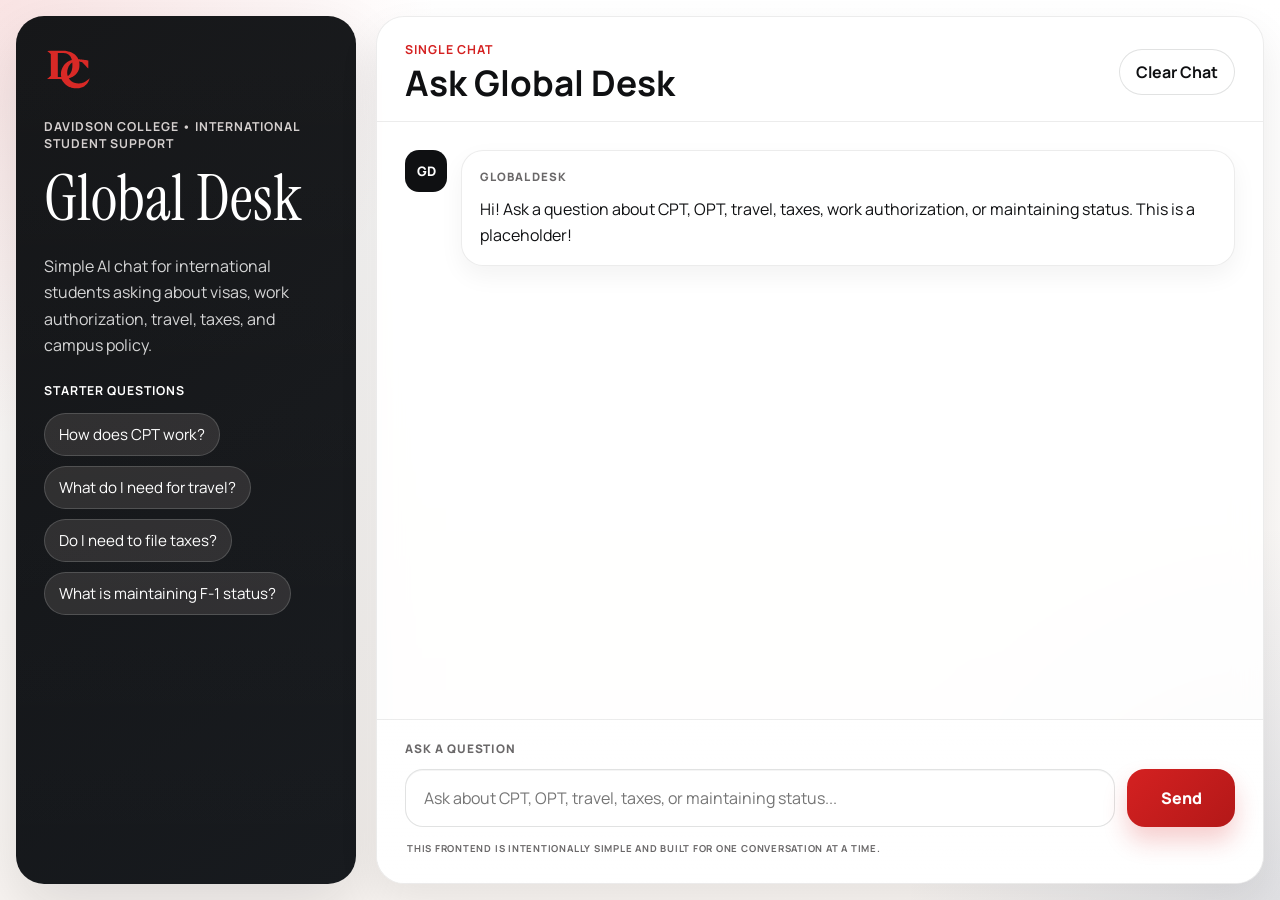
==== frontend/index.html @ 4d7bcbae "Add frontend single-chat UI and assets Introduce a simple frontend prototype for Global Desk: adds i" ====
<!DOCTYPE html>
<html lang="en">
  <head>
    <meta charset="UTF-8" />
    <meta name="viewport" content="width=device-width, initial-scale=1.0" />
    <title>Global Desk</title>
    <meta
      name="description"
      content="Simple chat interface prototype for Global Desk."
    />
    <link rel="stylesheet" href="./styles.css" />
    <script src="./app.js" defer></script>
  </head>
  <body>
    <!--
      The page is split into two simple areas:
      1. A brand / context panel on the left
      2. A single chat experience on the right

      This keeps the first version easy to understand and easy to grow later.
    -->
    <div class="app-shell">
      <aside class="brand-panel">
        <!-- Use the actual Davidson mark instead of the temporary GD badge -->
        <div class="brand-mark">
          <img
            class="brand-logo"
            src="./DC.svg"
            alt="Davidson College logo"
          />
        </div>

        <p class="eyebrow">Davidson College • International Student Support</p>
        <h1 class="brand-title">Global Desk</h1>
        <p class="brand-copy">
          Simple AI chat for international students asking about
          visas, work authorization, travel, taxes, and campus policy.
        </p>

        <!-- Quick prompts make the UI feel alive without adding complexity -->
        <section class="prompt-section">
          <p class="info-label">Starter Questions</p>
          <div class="prompt-list">
            <button
              class="prompt-chip"
              type="button"
              data-prompt="How does CPT work for Davidson students?"
            >
              How does CPT work?
            </button>
            <button
              class="prompt-chip"
              type="button"
              data-prompt="What do I need to travel outside the U.S. and return?"
            >
              What do I need for travel?
            </button>
            <button
              class="prompt-chip"
              type="button"
              data-prompt="Do international students have to file taxes?"
            >
              Do I need to file taxes?
            </button>
            <button
              class="prompt-chip"
              type="button"
              data-prompt="What counts as maintaining F-1 status?"
            >
              What is maintaining F-1 status?
            </button>
          </div>
        </section>
      </aside>

      <main class="chat-panel">
        <!--
          The header is intentionally small.
          Later you can add models, settings, saved chats, or citations here.
        -->
        <header class="chat-header">
          <div>
            <p class="chat-kicker">Single Chat</p>
            <h2 class="chat-title">Ask Global Desk</h2>
          </div>

          <button id="clearChatButton" class="ghost-button" type="button">
            Clear Chat
          </button>
        </header>

        <!--
          Messages are rendered into this section by app.js.
          We leave one starter assistant message in the HTML so the page has
          useful content even before JavaScript runs.
        -->
        <section
          id="chatMessages"
          class="chat-messages"
          aria-live="polite"
          aria-label="Conversation"
        >
          <article class="message-row assistant">
            <div class="message-avatar" aria-hidden="true">GD</div>
            <div class="message-bubble">
              <p class="message-role">Global Desk</p>
              <p>
                Hi! Ask a question about international student life, work
                authorization, travel, taxes, or policy. This first frontend is
                focused on a clean chat experience and leaves room for the real
                backend hookup next.
              </p>
            </div>
          </article>
        </section>

        <!--
          The composer stays simple:
          - one textarea
          - one send button
          - one small note
        -->
        <form id="chatForm" class="chat-composer">
          <label class="composer-label" for="messageInput">
            Ask a question
          </label>

          <div class="composer-row">
            <textarea
              id="messageInput"
              name="message"
              rows="1"
              maxlength="1200"
              placeholder="Ask about CPT, OPT, travel, taxes, or maintaining status..."
            ></textarea>

            <button id="sendButton" class="send-button" type="submit">
              Send
            </button>
          </div>

          <p class="composer-note">
            This frontend is intentionally simple and built for one conversation at a time.
          </p>
        </form>
      </main>
    </div>
  </body>
</html>
---- frontend/styles.css ----
/*
  Google Fonts are used here to make the interface feel more intentional.
  Instrument Serif gives the product a more editorial / academic personality,
  while Manrope keeps the UI clean and readable.
*/
@import url("https://fonts.googleapis.com/css2?family=Instrument+Serif:ital@0;1&family=Manrope:wght@400;500;600;700;800&display=swap");

/*
  Brand variables are grouped at the top so future iterations can adjust the
  color system in one place.

  Based on the Davidosn Branding Colors: 
  https://marketing-toolbox.dcreate.domains/branding-assets/color/
*/
:root {
  --davidson-red: #d42121;
  --ink: #0f1012;
  --paper: #ffffff;
  --sandstone: #e9ded3;
  --deep-taupe: #9f8b76;
  --lake-blue: #294878;
  --cool-gray-1: #f9f5f2;
  --cool-gray-3: #d4cfce;
  --cool-gray-6: #b0abab;
  --cool-gray-10: #6a6869;
  --shadow-strong: 0 24px 60px rgba(15, 16, 18, 0.12);
  --shadow-soft: 0 18px 40px rgba(15, 16, 18, 0.08);
  --radius-xl: 28px;
  --radius-lg: 20px;
  --radius-md: 16px;
  --radius-sm: 12px;
}

/*
  A small reset keeps layout behavior predictable across browsers.
*/
* {
  box-sizing: border-box;
}

html,
body {
  margin: 0;
  min-height: 100%;
}

body {
  font-family: "Manrope", sans-serif;
  color: var(--ink);
  background:
    radial-gradient(circle at top left, rgba(212, 33, 33, 0.12), transparent 28%),
    radial-gradient(circle at bottom right, rgba(41, 72, 120, 0.12), transparent 24%),
    linear-gradient(180deg, #ffffff 0%, var(--cool-gray-1) 100%);
}

/*
  The outer shell creates the desktop two-column layout.
  On smaller screens this collapses into one column.
*/
.app-shell {
  width: min(1400px, calc(100% - 32px));
  min-height: calc(100vh - 32px);
  margin: 16px auto;
  display: grid;
  grid-template-columns: 340px minmax(0, 1fr);
  gap: 20px;
}

/*
  The left panel carries the visual personality.
  It uses the brand black as the anchor and red as the accent.
*/
.brand-panel {
  display: flex;
  flex-direction: column;
  gap: 24px;
  padding: 28px;
  border-radius: var(--radius-xl);
  color: var(--paper);
  background:
    linear-gradient(180deg, rgba(255, 255, 255, 0.03), transparent),
    linear-gradient(145deg, var(--ink), #181b1f);
  box-shadow: var(--shadow-strong);
  position: relative;
  overflow: hidden;
}

.brand-mark {
  width: min(50px, 100%);
  display: block;
}

.brand-logo {
  display: block;
  width: 100%;
  height: auto;
}

.eyebrow,
.chat-kicker,
.info-label,
.message-role,
.composer-label,
.composer-note {
  text-transform: uppercase;
  letter-spacing: 0.08em;
}

.eyebrow,
.chat-kicker,
.info-label {
  margin: 0;
  font-size: 0.77rem;
  font-weight: 700;
}

.eyebrow {
  color: var(--cool-gray-3);
}

.brand-title {
  margin: -6px 0 0;
  font-family: "Instrument Serif", serif;
  font-size: clamp(3rem, 5vw, 4.4rem);
  font-weight: 400;
  line-height: 0.92;
}

.brand-copy,
.info-copy {
  margin: 0;
  line-height: 1.65;
  color: rgba(255, 255, 255, 0.82);
}

.info-card {
  padding: 18px;
  border-radius: var(--radius-lg);
  background: rgba(255, 255, 255, 0.08);
  border: 1px solid rgba(255, 255, 255, 0.12);
  backdrop-filter: blur(10px);
}

.prompt-section {
  display: flex;
  flex-direction: column;
  gap: 14px;
}

.prompt-list {
  display: flex;
  flex-wrap: wrap;
  gap: 10px;
}

/*
  Prompt chips borrow from the supporting color palette instead of using only red.
  That keeps the page feeling a little more nuanced.
*/
.prompt-chip {
  border: 1px solid rgba(255, 255, 255, 0.16);
  border-radius: 999px;
  padding: 10px 14px;
  background: rgba(233, 222, 211, 0.12);
  color: var(--paper);
  font: inherit;
  font-size: 0.95rem;
  cursor: pointer;
  transition: transform 160ms ease, background-color 160ms ease, border-color 160ms ease;
}

.prompt-chip:hover,
.prompt-chip:focus-visible {
  transform: translateY(-1px);
  background: rgba(41, 72, 120, 0.24);
  border-color: rgba(255, 255, 255, 0.28);
  outline: none;
}

/*
  The chat panel stays light and open so the conversation is easy to read.
*/
.chat-panel {
  display: grid;
  grid-template-rows: auto 1fr auto;
  min-height: 0;
  border-radius: var(--radius-xl);
  background: rgba(255, 255, 255, 0.88);
  border: 1px solid rgba(15, 16, 18, 0.08);
  box-shadow: var(--shadow-soft);
  overflow: hidden;
  backdrop-filter: blur(14px);
}

.chat-header {
  display: flex;
  justify-content: space-between;
  align-items: center;
  gap: 16px;
  padding: 24px 28px 18px;
  border-bottom: 1px solid rgba(15, 16, 18, 0.08);
}

.chat-kicker {
  color: var(--davidson-red);
}

.chat-title {
  margin: 6px 0 0;
  font-size: clamp(1.5rem, 3vw, 2.2rem);
  line-height: 1.1;
}

.ghost-button {
  padding: 11px 16px;
  border-radius: 999px;
  border: 1px solid rgba(15, 16, 18, 0.12);
  background: var(--paper);
  color: var(--ink);
  font: inherit;
  font-weight: 700;
  cursor: pointer;
  transition: border-color 160ms ease, transform 160ms ease, background-color 160ms ease;
}

.ghost-button:hover,
.ghost-button:focus-visible {
  transform: translateY(-1px);
  border-color: rgba(212, 33, 33, 0.4);
  background: var(--cool-gray-1);
  outline: none;
}

/*
  This is the scrolling message region.
*/
.chat-messages {
  min-height: 0;
  overflow-y: auto;
  padding: 28px;
  display: flex;
  flex-direction: column;
  gap: 18px;
}

.message-row {
  display: flex;
  gap: 14px;
  align-items: flex-start;
}

.message-row.user {
  justify-content: flex-end;
}

.message-avatar {
  flex: 0 0 42px;
  width: 42px;
  height: 42px;
  display: grid;
  place-items: center;
  border-radius: 14px;
  background: var(--ink);
  color: var(--paper);
  font-size: 0.82rem;
  font-weight: 800;
}

.message-row.user .message-avatar {
  order: 2;
  background: var(--davidson-red);
}

.message-bubble {
  max-width: min(780px, 100%);
  padding: 16px 18px;
  border-radius: 22px;
  background: var(--paper);
  border: 1px solid rgba(15, 16, 18, 0.08);
  box-shadow: 0 10px 24px rgba(15, 16, 18, 0.05);
}

.message-row.user .message-bubble {
  background: var(--davidson-red);
  border-color: transparent;
  color: var(--paper);
}

.message-role {
  margin: 0 0 10px;
  font-size: 0.72rem;
  font-weight: 800;
  color: var(--cool-gray-10);
}

.message-row.user .message-role {
  color: rgba(255, 255, 255, 0.8);
}

.message-bubble p:last-child {
  margin-bottom: 0;
}

.message-bubble p {
  margin: 0 0 10px;
  line-height: 1.65;
}

/*
  A very small typing state keeps the chat from feeling dead.
*/
.typing-bubble {
  display: inline-flex;
  gap: 8px;
  align-items: center;
}

.typing-dot {
  width: 8px;
  height: 8px;
  border-radius: 999px;
  background: var(--deep-taupe);
  animation: bounce 1s infinite ease-in-out;
}

.typing-dot:nth-child(2) {
  animation-delay: 0.12s;
}

.typing-dot:nth-child(3) {
  animation-delay: 0.24s;
}

@keyframes bounce {
  0%,
  80%,
  100% {
    transform: translateY(0);
    opacity: 0.45;
  }

  40% {
    transform: translateY(-5px);
    opacity: 1;
  }
}

/*
  The composer stays pinned to the bottom of the panel,
  which matches the common AI-chat layout the user asked for.
*/
.chat-composer {
  padding: 20px 28px 28px;
  border-top: 1px solid rgba(15, 16, 18, 0.08);
  background: linear-gradient(180deg, rgba(255, 255, 255, 0.78), rgba(255, 255, 255, 0.96));
}

.composer-label {
  display: block;
  margin-bottom: 12px;
  font-size: 0.74rem;
  font-weight: 800;
  color: var(--cool-gray-10);
}

.composer-row {
  display: grid;
  grid-template-columns: minmax(0, 1fr) auto;
  gap: 12px;
  align-items: end;
}

textarea {
  width: 100%;
  min-height: 58px;
  max-height: 180px;
  resize: none;
  padding: 16px 18px;
  border-radius: 18px;
  border: 1px solid rgba(15, 16, 18, 0.12);
  background: var(--paper);
  color: var(--ink);
  font: inherit;
  line-height: 1.5;
  box-shadow: inset 0 1px 0 rgba(15, 16, 18, 0.04);
}

textarea:focus-visible {
  outline: 2px solid rgba(212, 33, 33, 0.16);
  border-color: rgba(212, 33, 33, 0.42);
}

.send-button {
  min-width: 108px;
  min-height: 58px;
  padding: 0 20px;
  border: none;
  border-radius: 18px;
  background: linear-gradient(135deg, var(--davidson-red), #b31818);
  color: var(--paper);
  font: inherit;
  font-weight: 800;
  cursor: pointer;
  box-shadow: 0 14px 24px rgba(212, 33, 33, 0.22);
  transition: transform 160ms ease, box-shadow 160ms ease, opacity 160ms ease;
}

.send-button:hover,
.send-button:focus-visible {
  transform: translateY(-1px);
  box-shadow: 0 18px 28px rgba(212, 33, 33, 0.26);
  outline: none;
}

.send-button:disabled {
  opacity: 0.6;
  cursor: wait;
  transform: none;
  box-shadow: 0 8px 16px rgba(212, 33, 33, 0.14);
}

.composer-note {
  margin: 15px 2px 0;
  font-size: 0.6rem;
  font-weight: 700;
  color: var(--cool-gray-10);
}

/*
  Mobile adjustments keep the design usable without rewriting the structure.
*/
@media (max-width: 980px) {
  .app-shell {
    grid-template-columns: 1fr;
  }

  .brand-panel {
    min-height: auto;
  }
}

@media (max-width: 720px) {
  .app-shell {
    width: min(100%, calc(100% - 20px));
    margin: 10px auto;
    min-height: calc(100vh - 20px);
  }

  .brand-panel,
  .chat-panel {
    border-radius: 22px;
  }

  .brand-panel,
  .chat-header,
  .chat-messages,
  .chat-composer {
    padding-left: 18px;
    padding-right: 18px;
  }

  .chat-header {
    align-items: flex-start;
    flex-direction: column;
  }

  .composer-row {
    grid-template-columns: 1fr;
  }

  .send-button {
    width: 100%;
  }
}
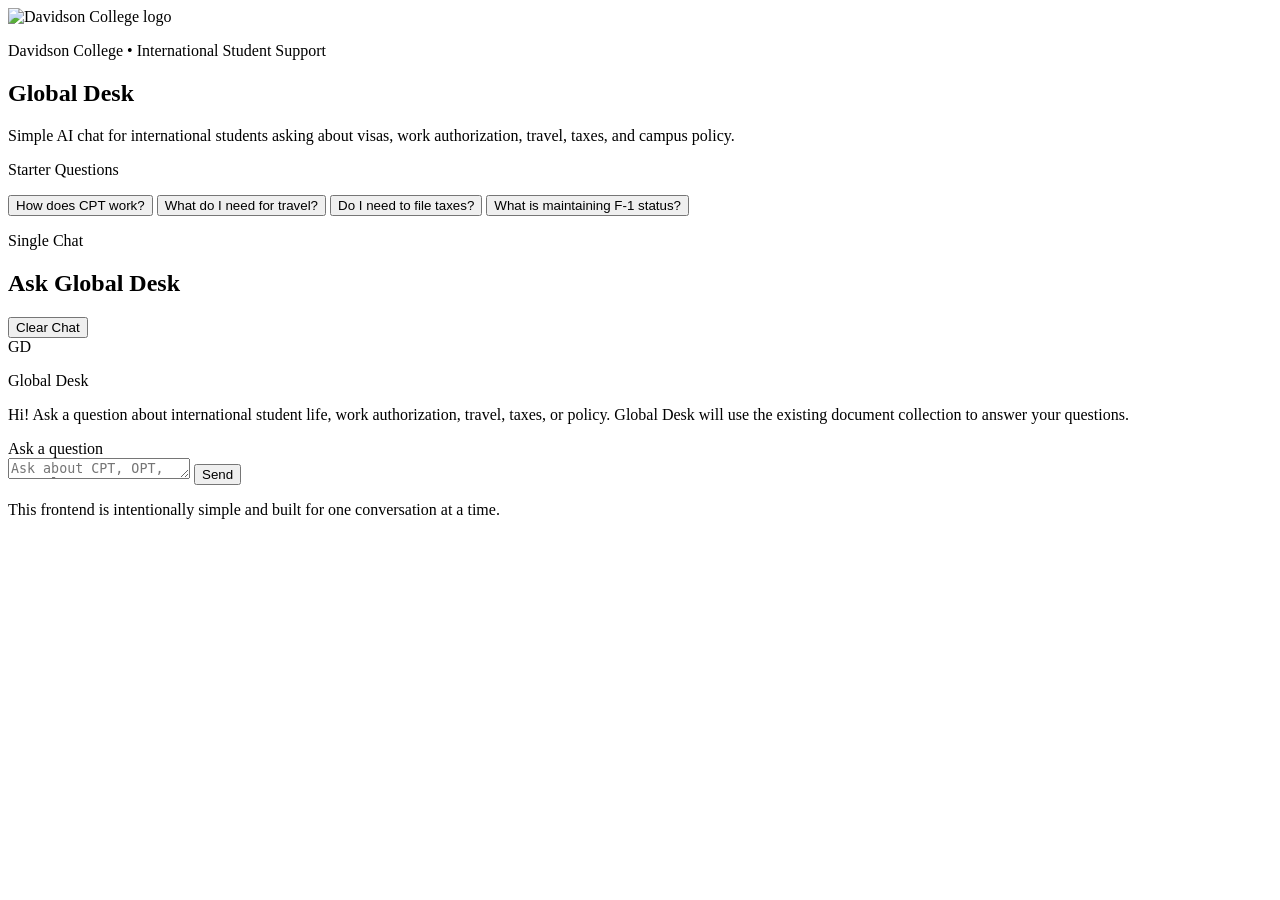
==== commit c649ec7a: "connecting frontend to backend" ====
--- a/frontend/index.html
+++ b/frontend/index.html
@@ -8,8 +8,8 @@
       name="description"
       content="Simple chat interface prototype for Global Desk."
     />
-    <link rel="stylesheet" href="./styles.css" />
-    <script src="./app.js" defer></script>
+    <link rel="stylesheet" href="/static/styles.css" />
+    <script src="/static/app.js" defer></script>
   </head>
   <body>
     <!--
@@ -25,7 +25,7 @@
         <div class="brand-mark">
           <img
             class="brand-logo"
-            src="./DC.svg"
+            src="/static/DC.svg"
             alt="Davidson College logo"
           />
         </div>
@@ -106,9 +106,8 @@
               <p class="message-role">Global Desk</p>
               <p>
                 Hi! Ask a question about international student life, work
-                authorization, travel, taxes, or policy. This first frontend is
-                focused on a clean chat experience and leaves room for the real
-                backend hookup next.
+                authorization, travel, taxes, or policy. Global Desk will use
+                the existing document collection to answer your questions.
               </p>
             </div>
           </article>
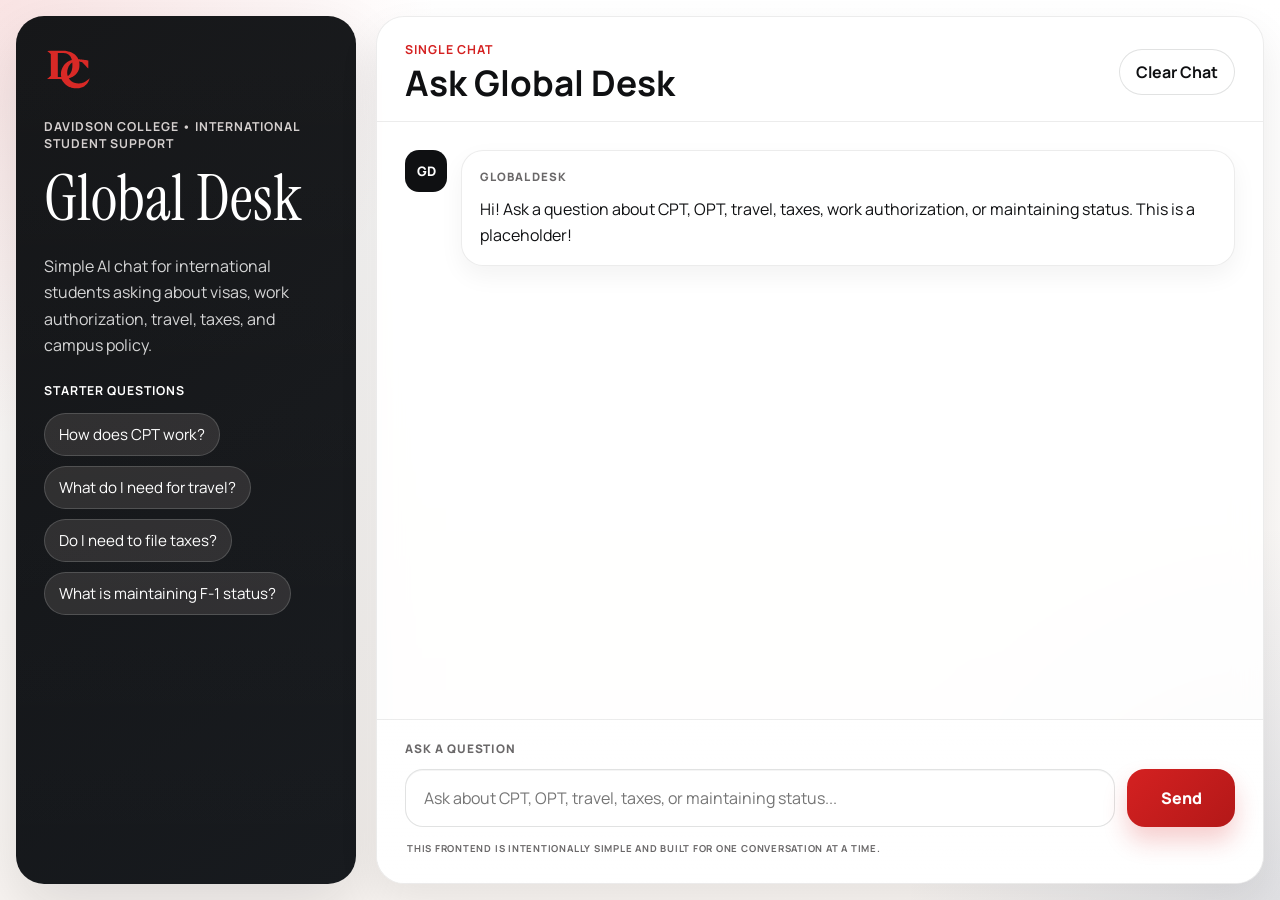
==== commit 78329af4: "Merge pull request #1 from kerematas/front-end-v1 Front end v1" ====
--- a/frontend/index.html
+++ b/frontend/index.html
@@ -8,8 +8,8 @@
       name="description"
       content="Simple chat interface prototype for Global Desk."
     />
-    <link rel="stylesheet" href="/static/styles.css" />
-    <script src="/static/app.js" defer></script>
+    <link rel="stylesheet" href="./styles.css" />
+    <script src="./app.js" defer></script>
   </head>
   <body>
     <!--
@@ -25,7 +25,7 @@
         <div class="brand-mark">
           <img
             class="brand-logo"
-            src="/static/DC.svg"
+            src="./DC.svg"
             alt="Davidson College logo"
           />
         </div>
@@ -106,8 +106,9 @@
               <p class="message-role">Global Desk</p>
               <p>
                 Hi! Ask a question about international student life, work
-                authorization, travel, taxes, or policy. Global Desk will use
-                the existing document collection to answer your questions.
+                authorization, travel, taxes, or policy. This first frontend is
+                focused on a clean chat experience and leaves room for the real
+                backend hookup next.
               </p>
             </div>
           </article>
--- a/frontend/styles.css
+++ b/frontend/styles.css
@@ -0,0 +1,474 @@
+/*
+  Google Fonts are used here to make the interface feel more intentional.
+  Instrument Serif gives the product a more editorial / academic personality,
+  while Manrope keeps the UI clean and readable.
+*/
+@import url("https://fonts.googleapis.com/css2?family=Instrument+Serif:ital@0;1&family=Manrope:wght@400;500;600;700;800&display=swap");
+
+/*
+  Brand variables are grouped at the top so future iterations can adjust the
+  color system in one place.
+
+  Based on the Davidosn Branding Colors: 
+  https://marketing-toolbox.dcreate.domains/branding-assets/color/
+*/
+:root {
+  --davidson-red: #d42121;
+  --ink: #0f1012;
+  --paper: #ffffff;
+  --sandstone: #e9ded3;
+  --deep-taupe: #9f8b76;
+  --lake-blue: #294878;
+  --cool-gray-1: #f9f5f2;
+  --cool-gray-3: #d4cfce;
+  --cool-gray-6: #b0abab;
+  --cool-gray-10: #6a6869;
+  --shadow-strong: 0 24px 60px rgba(15, 16, 18, 0.12);
+  --shadow-soft: 0 18px 40px rgba(15, 16, 18, 0.08);
+  --radius-xl: 28px;
+  --radius-lg: 20px;
+  --radius-md: 16px;
+  --radius-sm: 12px;
+}
+
+/*
+  A small reset keeps layout behavior predictable across browsers.
+*/
+* {
+  box-sizing: border-box;
+}
+
+html,
+body {
+  margin: 0;
+  min-height: 100%;
+}
+
+body {
+  font-family: "Manrope", sans-serif;
+  color: var(--ink);
+  background:
+    radial-gradient(circle at top left, rgba(212, 33, 33, 0.12), transparent 28%),
+    radial-gradient(circle at bottom right, rgba(41, 72, 120, 0.12), transparent 24%),
+    linear-gradient(180deg, #ffffff 0%, var(--cool-gray-1) 100%);
+}
+
+/*
+  The outer shell creates the desktop two-column layout.
+  On smaller screens this collapses into one column.
+*/
+.app-shell {
+  width: min(1400px, calc(100% - 32px));
+  min-height: calc(100vh - 32px);
+  margin: 16px auto;
+  display: grid;
+  grid-template-columns: 340px minmax(0, 1fr);
+  gap: 20px;
+}
+
+/*
+  The left panel carries the visual personality.
+  It uses the brand black as the anchor and red as the accent.
+*/
+.brand-panel {
+  display: flex;
+  flex-direction: column;
+  gap: 24px;
+  padding: 28px;
+  border-radius: var(--radius-xl);
+  color: var(--paper);
+  background:
+    linear-gradient(180deg, rgba(255, 255, 255, 0.03), transparent),
+    linear-gradient(145deg, var(--ink), #181b1f);
+  box-shadow: var(--shadow-strong);
+  position: relative;
+  overflow: hidden;
+}
+
+.brand-mark {
+  width: min(50px, 100%);
+  display: block;
+}
+
+.brand-logo {
+  display: block;
+  width: 100%;
+  height: auto;
+}
+
+.eyebrow,
+.chat-kicker,
+.info-label,
+.message-role,
+.composer-label,
+.composer-note {
+  text-transform: uppercase;
+  letter-spacing: 0.08em;
+}
+
+.eyebrow,
+.chat-kicker,
+.info-label {
+  margin: 0;
+  font-size: 0.77rem;
+  font-weight: 700;
+}
+
+.eyebrow {
+  color: var(--cool-gray-3);
+}
+
+.brand-title {
+  margin: -6px 0 0;
+  font-family: "Instrument Serif", serif;
+  font-size: clamp(3rem, 5vw, 4.4rem);
+  font-weight: 400;
+  line-height: 0.92;
+}
+
+.brand-copy,
+.info-copy {
+  margin: 0;
+  line-height: 1.65;
+  color: rgba(255, 255, 255, 0.82);
+}
+
+.info-card {
+  padding: 18px;
+  border-radius: var(--radius-lg);
+  background: rgba(255, 255, 255, 0.08);
+  border: 1px solid rgba(255, 255, 255, 0.12);
+  backdrop-filter: blur(10px);
+}
+
+.prompt-section {
+  display: flex;
+  flex-direction: column;
+  gap: 14px;
+}
+
+.prompt-list {
+  display: flex;
+  flex-wrap: wrap;
+  gap: 10px;
+}
+
+/*
+  Prompt chips borrow from the supporting color palette instead of using only red.
+  That keeps the page feeling a little more nuanced.
+*/
+.prompt-chip {
+  border: 1px solid rgba(255, 255, 255, 0.16);
+  border-radius: 999px;
+  padding: 10px 14px;
+  background: rgba(233, 222, 211, 0.12);
+  color: var(--paper);
+  font: inherit;
+  font-size: 0.95rem;
+  cursor: pointer;
+  transition: transform 160ms ease, background-color 160ms ease, border-color 160ms ease;
+}
+
+.prompt-chip:hover,
+.prompt-chip:focus-visible {
+  transform: translateY(-1px);
+  background: rgba(41, 72, 120, 0.24);
+  border-color: rgba(255, 255, 255, 0.28);
+  outline: none;
+}
+
+/*
+  The chat panel stays light and open so the conversation is easy to read.
+*/
+.chat-panel {
+  display: grid;
+  grid-template-rows: auto 1fr auto;
+  min-height: 0;
+  border-radius: var(--radius-xl);
+  background: rgba(255, 255, 255, 0.88);
+  border: 1px solid rgba(15, 16, 18, 0.08);
+  box-shadow: var(--shadow-soft);
+  overflow: hidden;
+  backdrop-filter: blur(14px);
+}
+
+.chat-header {
+  display: flex;
+  justify-content: space-between;
+  align-items: center;
+  gap: 16px;
+  padding: 24px 28px 18px;
+  border-bottom: 1px solid rgba(15, 16, 18, 0.08);
+}
+
+.chat-kicker {
+  color: var(--davidson-red);
+}
+
+.chat-title {
+  margin: 6px 0 0;
+  font-size: clamp(1.5rem, 3vw, 2.2rem);
+  line-height: 1.1;
+}
+
+.ghost-button {
+  padding: 11px 16px;
+  border-radius: 999px;
+  border: 1px solid rgba(15, 16, 18, 0.12);
+  background: var(--paper);
+  color: var(--ink);
+  font: inherit;
+  font-weight: 700;
+  cursor: pointer;
+  transition: border-color 160ms ease, transform 160ms ease, background-color 160ms ease;
+}
+
+.ghost-button:hover,
+.ghost-button:focus-visible {
+  transform: translateY(-1px);
+  border-color: rgba(212, 33, 33, 0.4);
+  background: var(--cool-gray-1);
+  outline: none;
+}
+
+/*
+  This is the scrolling message region.
+*/
+.chat-messages {
+  min-height: 0;
+  overflow-y: auto;
+  padding: 28px;
+  display: flex;
+  flex-direction: column;
+  gap: 18px;
+}
+
+.message-row {
+  display: flex;
+  gap: 14px;
+  align-items: flex-start;
+}
+
+.message-row.user {
+  justify-content: flex-end;
+}
+
+.message-avatar {
+  flex: 0 0 42px;
+  width: 42px;
+  height: 42px;
+  display: grid;
+  place-items: center;
+  border-radius: 14px;
+  background: var(--ink);
+  color: var(--paper);
+  font-size: 0.82rem;
+  font-weight: 800;
+}
+
+.message-row.user .message-avatar {
+  order: 2;
+  background: var(--davidson-red);
+}
+
+.message-bubble {
+  max-width: min(780px, 100%);
+  padding: 16px 18px;
+  border-radius: 22px;
+  background: var(--paper);
+  border: 1px solid rgba(15, 16, 18, 0.08);
+  box-shadow: 0 10px 24px rgba(15, 16, 18, 0.05);
+}
+
+.message-row.user .message-bubble {
+  background: var(--davidson-red);
+  border-color: transparent;
+  color: var(--paper);
+}
+
+.message-role {
+  margin: 0 0 10px;
+  font-size: 0.72rem;
+  font-weight: 800;
+  color: var(--cool-gray-10);
+}
+
+.message-row.user .message-role {
+  color: rgba(255, 255, 255, 0.8);
+}
+
+.message-bubble p:last-child {
+  margin-bottom: 0;
+}
+
+.message-bubble p {
+  margin: 0 0 10px;
+  line-height: 1.65;
+}
+
+/*
+  A very small typing state keeps the chat from feeling dead.
+*/
+.typing-bubble {
+  display: inline-flex;
+  gap: 8px;
+  align-items: center;
+}
+
+.typing-dot {
+  width: 8px;
+  height: 8px;
+  border-radius: 999px;
+  background: var(--deep-taupe);
+  animation: bounce 1s infinite ease-in-out;
+}
+
+.typing-dot:nth-child(2) {
+  animation-delay: 0.12s;
+}
+
+.typing-dot:nth-child(3) {
+  animation-delay: 0.24s;
+}
+
+@keyframes bounce {
+  0%,
+  80%,
+  100% {
+    transform: translateY(0);
+    opacity: 0.45;
+  }
+
+  40% {
+    transform: translateY(-5px);
+    opacity: 1;
+  }
+}
+
+/*
+  The composer stays pinned to the bottom of the panel,
+  which matches the common AI-chat layout the user asked for.
+*/
+.chat-composer {
+  padding: 20px 28px 28px;
+  border-top: 1px solid rgba(15, 16, 18, 0.08);
+  background: linear-gradient(180deg, rgba(255, 255, 255, 0.78), rgba(255, 255, 255, 0.96));
+}
+
+.composer-label {
+  display: block;
+  margin-bottom: 12px;
+  font-size: 0.74rem;
+  font-weight: 800;
+  color: var(--cool-gray-10);
+}
+
+.composer-row {
+  display: grid;
+  grid-template-columns: minmax(0, 1fr) auto;
+  gap: 12px;
+  align-items: end;
+}
+
+textarea {
+  width: 100%;
+  min-height: 58px;
+  max-height: 180px;
+  resize: none;
+  padding: 16px 18px;
+  border-radius: 18px;
+  border: 1px solid rgba(15, 16, 18, 0.12);
+  background: var(--paper);
+  color: var(--ink);
+  font: inherit;
+  line-height: 1.5;
+  box-shadow: inset 0 1px 0 rgba(15, 16, 18, 0.04);
+}
+
+textarea:focus-visible {
+  outline: 2px solid rgba(212, 33, 33, 0.16);
+  border-color: rgba(212, 33, 33, 0.42);
+}
+
+.send-button {
+  min-width: 108px;
+  min-height: 58px;
+  padding: 0 20px;
+  border: none;
+  border-radius: 18px;
+  background: linear-gradient(135deg, var(--davidson-red), #b31818);
+  color: var(--paper);
+  font: inherit;
+  font-weight: 800;
+  cursor: pointer;
+  box-shadow: 0 14px 24px rgba(212, 33, 33, 0.22);
+  transition: transform 160ms ease, box-shadow 160ms ease, opacity 160ms ease;
+}
+
+.send-button:hover,
+.send-button:focus-visible {
+  transform: translateY(-1px);
+  box-shadow: 0 18px 28px rgba(212, 33, 33, 0.26);
+  outline: none;
+}
+
+.send-button:disabled {
+  opacity: 0.6;
+  cursor: wait;
+  transform: none;
+  box-shadow: 0 8px 16px rgba(212, 33, 33, 0.14);
+}
+
+.composer-note {
+  margin: 15px 2px 0;
+  font-size: 0.6rem;
+  font-weight: 700;
+  color: var(--cool-gray-10);
+}
+
+/*
+  Mobile adjustments keep the design usable without rewriting the structure.
+*/
+@media (max-width: 980px) {
+  .app-shell {
+    grid-template-columns: 1fr;
+  }
+
+  .brand-panel {
+    min-height: auto;
+  }
+}
+
+@media (max-width: 720px) {
+  .app-shell {
+    width: min(100%, calc(100% - 20px));
+    margin: 10px auto;
+    min-height: calc(100vh - 20px);
+  }
+
+  .brand-panel,
+  .chat-panel {
+    border-radius: 22px;
+  }
+
+  .brand-panel,
+  .chat-header,
+  .chat-messages,
+  .chat-composer {
+    padding-left: 18px;
+    padding-right: 18px;
+  }
+
+  .chat-header {
+    align-items: flex-start;
+    flex-direction: column;
+  }
+
+  .composer-row {
+    grid-template-columns: 1fr;
+  }
+
+  .send-button {
+    width: 100%;
+  }
+}
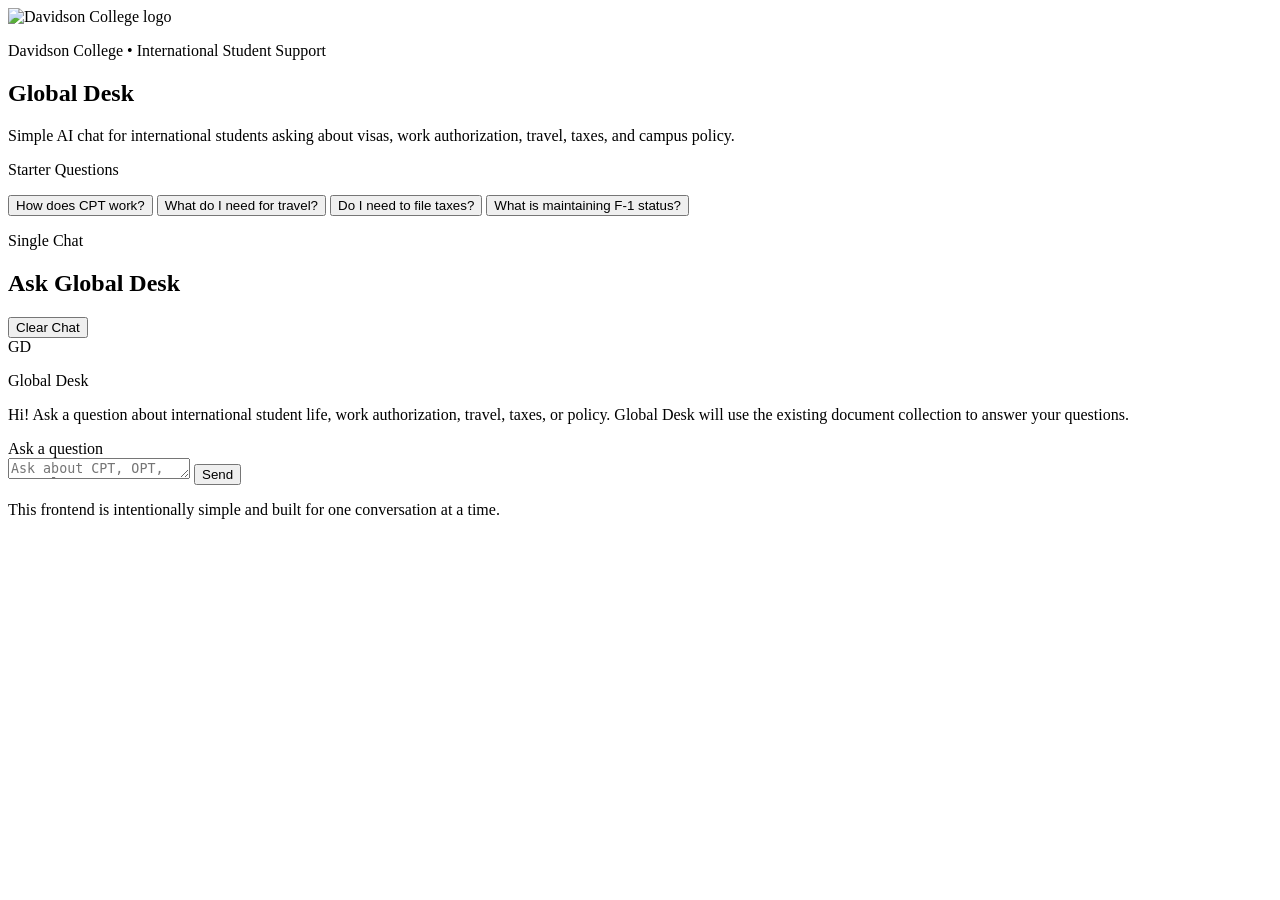
==== commit 617d7186: "Merge pull request #2 from kerematas/frontendv2 Frontendv2" ====
--- a/frontend/index.html
+++ b/frontend/index.html
@@ -8,8 +8,8 @@
       name="description"
       content="Simple chat interface prototype for Global Desk."
     />
-    <link rel="stylesheet" href="./styles.css" />
-    <script src="./app.js" defer></script>
+    <link rel="stylesheet" href="/static/styles.css" />
+    <script src="/static/app.js" defer></script>
   </head>
   <body>
     <!--
@@ -25,7 +25,7 @@
         <div class="brand-mark">
           <img
             class="brand-logo"
-            src="./DC.svg"
+            src="/static/DC.svg"
             alt="Davidson College logo"
           />
         </div>
@@ -106,9 +106,8 @@
               <p class="message-role">Global Desk</p>
               <p>
                 Hi! Ask a question about international student life, work
-                authorization, travel, taxes, or policy. This first frontend is
-                focused on a clean chat experience and leaves room for the real
-                backend hookup next.
+                authorization, travel, taxes, or policy. Global Desk will use
+                the existing document collection to answer your questions.
               </p>
             </div>
           </article>
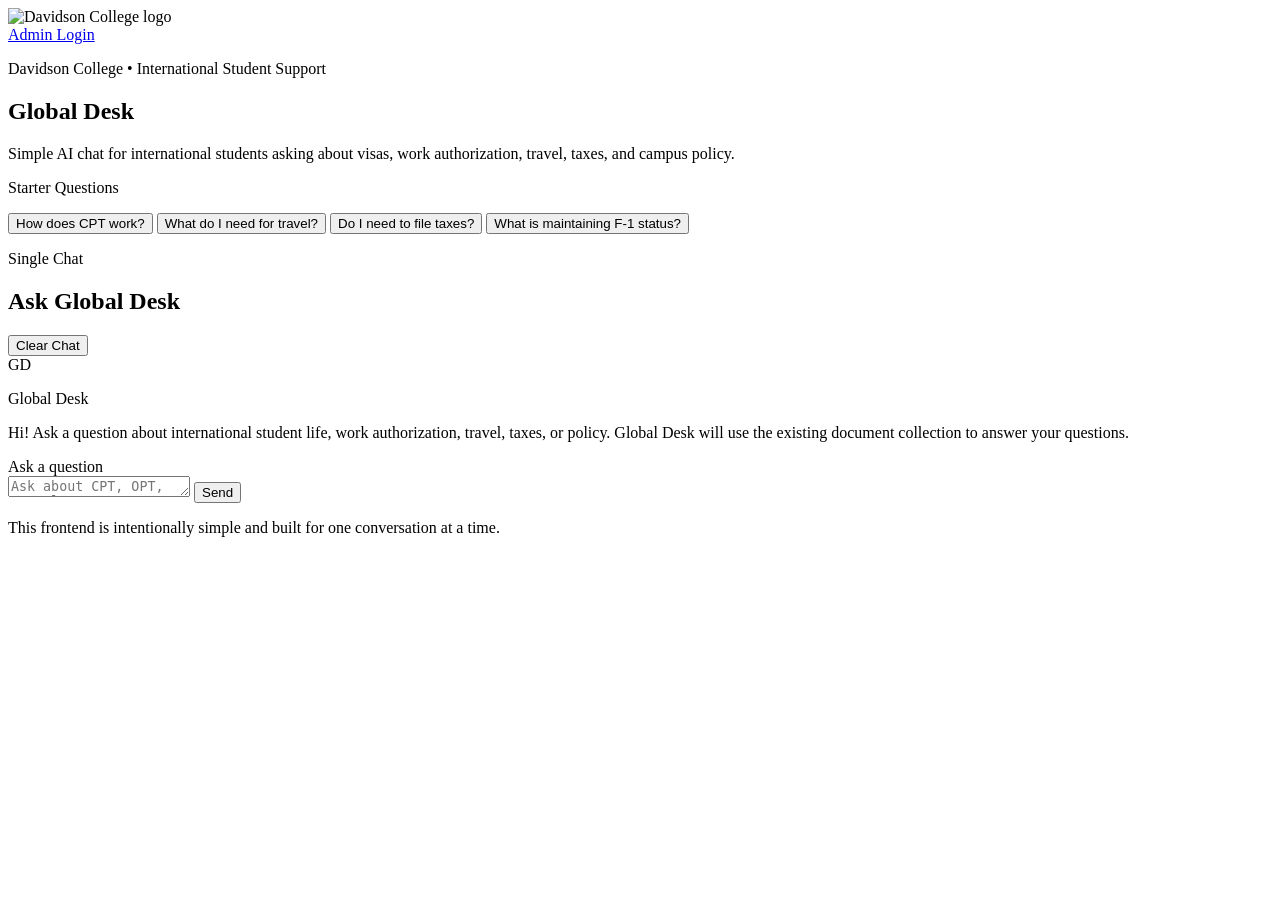
==== commit d8620380: "added login button and return button" ====
--- a/frontend/index.html
+++ b/frontend/index.html
@@ -29,6 +29,7 @@
             alt="Davidson College logo"
           />
         </div>
+        <a href="/admin" class="login-btn">Admin Login</a>
 
         <p class="eyebrow">Davidson College • International Student Support</p>
         <h1 class="brand-title">Global Desk</h1>
